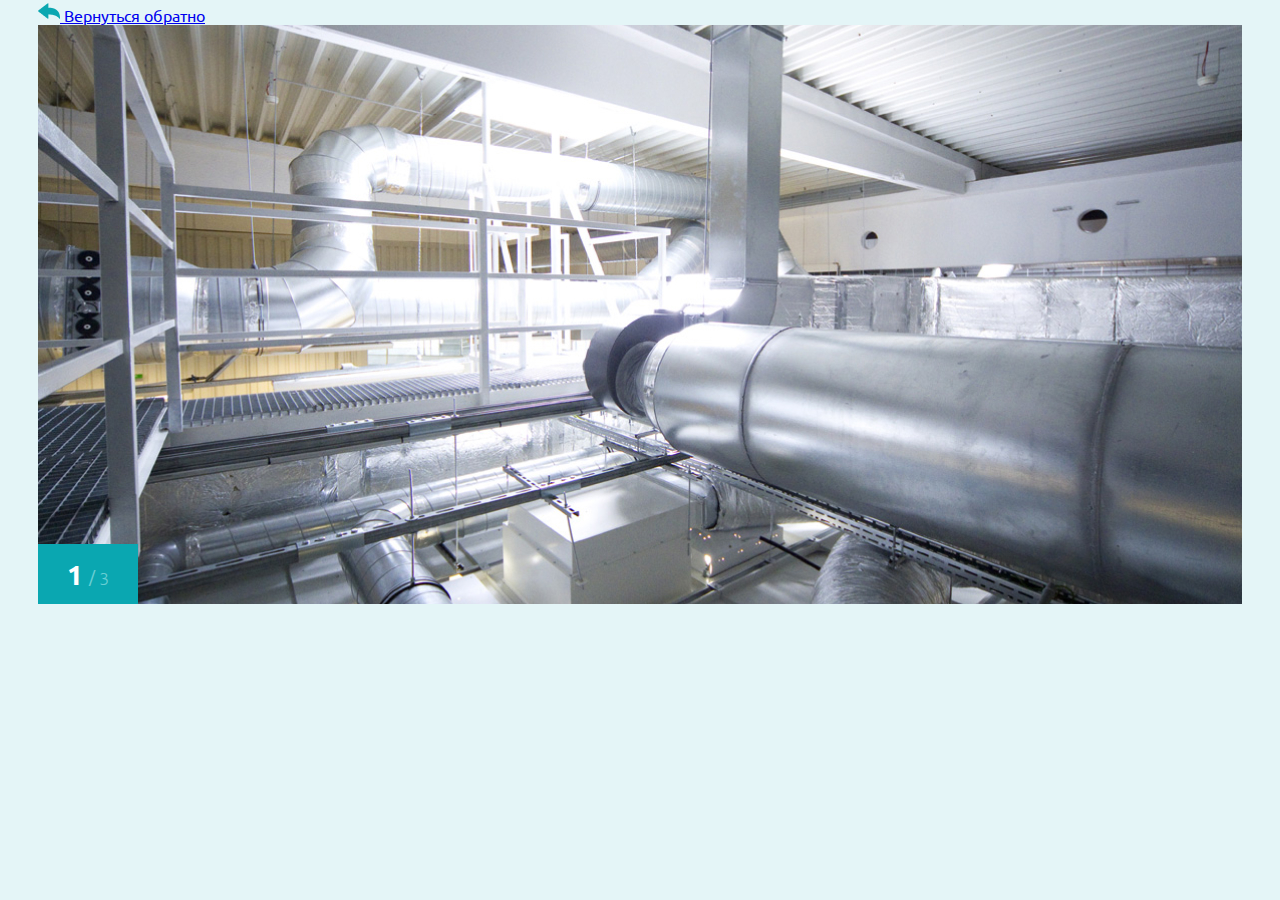
==== projects.html @ 9a98f71d "215151515" ====
<!DOCTYPE html>
<html lang="ru">

<head>
	<meta http-equiv="Content-Type" content="text/html; charset=utf-8">

	<!-- Адаптирование страницы для мобильных устройств -->
	<meta name="viewport" content="width=device-width, initial-scale=1, maximum-scale=1">

	<!-- Запрет распознования номера телефона -->
	<meta name="format-detection" content="telephone=no">
	<meta name="SKYPE_TOOLBAR" content="SKYPE_TOOLBAR_PARSER_COMPATIBLE">

	<!-- Заголовок страницы -->
	<title>GoldVentPro</title>

	<!-- Подключение шрифтов -->
	<link rel="preconnect" href="https://fonts.googleapis.com">
	<link rel="preconnect" href="https://fonts.gstatic.com" crossorigin>
	<link
		href="https://fonts.googleapis.com/css2?family=Montserrat:wght@900&family=Raleway:wght@500;900&family=Ubuntu:wght@300;400;700&display=swap"
		rel="stylesheet">

	<!-- Данное значение часто используют(использовали) поисковые системы -->
	<meta name="description" content="">
	<meta name="keywords" content="">

	<!-- Изменение цвета панели моб. браузера -->
	<meta name="msapplication-TileColor" content="#DE041D">
	<meta name="theme-color" content="#DE041D">


	<!-- Подключение файлов стилей -->
	<link rel="stylesheet" href="css/fancybox.css">
	<link rel="stylesheet" href="css/nice-select.css">
	<link rel="stylesheet" href="css/swiper-bundle.min.css">
	<link rel="stylesheet" href="css/swiper.css">
	<link rel="stylesheet" href="css/styles.css">

	<link rel="stylesheet" href="css/response_1300.css" media="print, (max-width: 1300px)">
	<link rel="stylesheet" href="css/response_1187.css" media="print, (max-width: 1187px)">
	<link rel="stylesheet" href="css/response_1023.css" media="print, (max-width: 1023px)">
	<link rel="stylesheet" href="css/response_767.css" media="print, (max-width: 767px)">
	<link rel="stylesheet" href="css/response_479.css" media="(max-width: 479px)">
</head>

<body>
	<div class="wrap">
		<div class="main">
			<div class="projects">
				<div class="cont">
					<a href="index.html" class="projects_prev">
						<img src="images/back.png" alt="">
						<span>Вернуться обратно</span>
					</a>
					<div class="swiper">
						<div class="swiper-wrapper">
							<div class="swiper-slide">
								<img src="images/projects.jpg" alt="">
							</div>
							<div class="swiper-slide">
								<img src="images/projects.jpg" alt="">
							</div>
							<div class="swiper-slide">
								<img src="images/projects.jpg" alt="">
							</div>
						</div>
						<div class="swiper-pagination4"></div>
						<div class="swiper-button-prev4"></div>
						<div class="swiper-button-next4"></div>
					</div>
				</div>
			</div>



		</div>



	</div>


	<div class="supports_error">
		Ваш браузер устарел рекомендуем обновить его до последней версии<br> или использовать другой более современный.
	</div>




	<!-- Подключение javascript файлов -->
	<script src="js/jquery-3.5.0.min.js"></script>
	<script src="js/fancybox.min.js"></script>
	<script src="js/lozad.min.js"></script>
	<script src="js/inputmask.min.js"></script>
	<script src="js/nice-select.js"></script>
	<script src="js/swiper-bundle.min.js"></script>
	<script src="js/functions.js"></script>
	<script src="js/scripts.js"></script>


</body>

</html>
---- css/nice-select.css ----
.nice-select {
  -webkit-tap-highlight-color: transparent;
  background-color: #fff;
  border-radius: 5px;
  border: solid 1px #e8e8e8;
  box-sizing: border-box;
  clear: both;
  cursor: pointer;
  display: block;
  float: left;
  font-family: inherit;
  font-size: 14px;
  font-weight: normal;
  height: 42px;
  line-height: 40px;
  outline: none;
  padding-left: 18px;
  padding-right: 30px;
  position: relative;
  text-align: left !important;
  -webkit-transition: all 0.2s ease-in-out;
  transition: all 0.2s ease-in-out;
  -webkit-user-select: none;
     -moz-user-select: none;
      -ms-user-select: none;
          user-select: none;
  white-space: nowrap;
  width: auto; }
  .nice-select:hover {
    border-color: #dbdbdb; }
  .nice-select:active, .nice-select.open, .nice-select:focus {
    border-color: #999; }
  .nice-select:after {
    border-bottom: 2px solid #999;
    border-right: 2px solid #999;
    content: '';
    display: block;
    height: 5px;
    margin-top: -4px;
    pointer-events: none;
    position: absolute;
    right: 12px;
    top: 50%;
    -webkit-transform-origin: 66% 66%;
        -ms-transform-origin: 66% 66%;
            transform-origin: 66% 66%;
    -webkit-transform: rotate(45deg);
        -ms-transform: rotate(45deg);
            transform: rotate(45deg);
    -webkit-transition: all 0.15s ease-in-out;
    transition: all 0.15s ease-in-out;
    width: 5px; }
  .nice-select.open:after {
    -webkit-transform: rotate(-135deg);
        -ms-transform: rotate(-135deg);
            transform: rotate(-135deg); }
  .nice-select.open .list {
    opacity: 1;
    pointer-events: auto;
    -webkit-transform: scale(1) translateY(0);
        -ms-transform: scale(1) translateY(0);
            transform: scale(1) translateY(0); }
  .nice-select.disabled {
    border-color: #ededed;
    color: #999;
    pointer-events: none; }
    .nice-select.disabled:after {
      border-color: #cccccc; }
  .nice-select.wide {
    width: 100%; }
    .nice-select.wide .list {
      left: 0 !important;
      right: 0 !important; }
  .nice-select.right {
    float: right; }
    .nice-select.right .list {
      left: auto;
      right: 0; }
  .nice-select.small {
    font-size: 12px;
    height: 36px;
    line-height: 34px; }
    .nice-select.small:after {
      height: 4px;
      width: 4px; }
    .nice-select.small .option {
      line-height: 34px;
      min-height: 34px; }
  .nice-select .list {
    background-color: #fff;
    border-radius: 5px;
    box-shadow: 0 0 0 1px rgba(68, 68, 68, 0.11);
    box-sizing: border-box;
    margin-top: 4px;
    opacity: 0;
    overflow: hidden;
    padding: 0;
    pointer-events: none;
    position: absolute;
    top: 100%;
    left: 0;
    -webkit-transform-origin: 50% 0;
        -ms-transform-origin: 50% 0;
            transform-origin: 50% 0;
    -webkit-transform: scale(0.75) translateY(-21px);
        -ms-transform: scale(0.75) translateY(-21px);
            transform: scale(0.75) translateY(-21px);
    -webkit-transition: all 0.2s cubic-bezier(0.5, 0, 0, 1.25), opacity 0.15s ease-out;
    transition: all 0.2s cubic-bezier(0.5, 0, 0, 1.25), opacity 0.15s ease-out;
    z-index: 9; }
    .nice-select .list:hover .option:not(:hover) {
      background-color: transparent !important; }
  .nice-select .option {
    cursor: pointer;
    font-weight: 400;
    line-height: 40px;
    list-style: none;
    min-height: 40px;
    outline: none;
    padding-left: 18px;
    padding-right: 29px;
    text-align: left;
    -webkit-transition: all 0.2s;
    transition: all 0.2s; }
    .nice-select .option:hover, .nice-select .option.focus, .nice-select .option.selected.focus {
      background-color: #f6f6f6; }
    .nice-select .option.selected {
      font-weight: bold; }
    .nice-select .option.disabled {
      background-color: transparent;
      color: #999;
      cursor: default; }

.no-csspointerevents .nice-select .list {
  display: none; }

.no-csspointerevents .nice-select.open .list {
  display: block; }
---- css/styles.css ----
/* For old browsers */
@supports (not(--css: variables)) {
    .supports_error {
        display: flex !important;
    }
}

/* For IE */
@media screen and (-ms-high-contrast: active),
(-ms-high-contrast: none) {
    .supports_error {
        display: flex !important;
    }
}





/*------------------
    Reset styles
------------------*/
* {
    box-sizing: border-box;
    margin: 0;
    padding: 0;
    scroll-behavior: smooth;
}

*:before,
*:after {
    box-sizing: border-box;
}

html {
    -webkit-font-smoothing: antialiased;
    -moz-osx-font-smoothing: grayscale;
    -ms-text-size-adjust: 100%;
    -webkit-text-size-adjust: 100%;
}

body {
    margin: 0;

    -webkit-tap-highlight-color: transparent;
    -webkit-overflow-scrolling: touch;
    text-rendering: optimizeLegibility;
    text-decoration-skip: objects;

}

img {
    border-style: none;
}

textarea {
    overflow: auto;
}

input,
textarea,
input:active,
textarea:active,
button {
    margin: 0;

    -webkit-border-radius: 0;
    border-radius: 0;
    outline: none transparent !important;
    box-shadow: none;

    -webkit-appearance: none;
    appearance: none;
    -moz-outline: none !important;
}

input::-webkit-outer-spin-button,
input::-webkit-inner-spin-button {
    margin: 0;

    -webkit-appearance: none;
}

input[type=number] {
    -moz-appearance: textfield;
}

:focus {
    outline: 0;
}

:hover,
:active {
    -webkit-tap-highlight-color: rgba(0, 0, 0, 0);
    -webkit-touch-callout: none;
}


::-ms-clear {
    display: none;
}



/*-------------------
    Global styles
-------------------*/
:root {
    --text_color: #212121;
    --font_size: 16px;
    --font_size_title: 40px;
    --font_family: 'Ubuntu';
    --bg: #0AA7B1;
}


::selection {
    color: #fff;

    background: #18A0FB;
}

::-moz-selection {
    color: #fff;

    background: #18A0FB;
}


.clear {
    clear: both;
}

.left {
    float: left;
}

.right {
    float: right;
}



html {
    height: 100%;
    min-height: -moz-available;
    min-height: -webkit-fill-available;
    min-height: fill-available;
}


body {
    color: var(--text_color);
    font-family: var(--font_family);
    font-size: var(--font_size);
    height: 100%;
    min-height: -moz-available;
    min-height: -webkit-fill-available;
    min-height: fill-available;
    background: #E4F5F7;
}


button {
    color: inherit;
    font-family: inherit;
    font-size: inherit;
    font-weight: inherit;
    line-height: inherit;

    display: inline-block;

    cursor: pointer;
    vertical-align: top;

    border: none;
    background: none;
}


.wrap {
    position: relative;

    display: flex;
    overflow: hidden;
    flex-direction: column;

    min-width: 360px;
    min-height: 100%;

}


.main {
    flex: 1 0 auto;
}


.cont {
    width: 100%;
    max-width: 1244px;
    margin: 0 auto;
    padding: 0 20px;
}


.lozad {
    transition: opacity .5s linear;

    opacity: 0;
}

.lozad.loaded {
    opacity: 1;
}


.row {
    display: flex;

    justify-content: flex-start;
    align-items: flex-start;
    align-content: flex-start;
    flex-wrap: wrap;
}



.overlay {
    position: fixed;
    z-index: 102;
    top: 170px;
    left: 0;

    display: none;

    width: 100%;
    height: 100%;

    opacity: .65;
    background: #000;
}



.supports_error {
    font-size: 20px;
    line-height: 30px;

    position: fixed;
    z-index: 1000;
    top: 0;
    left: 0;

    display: none;

    width: 100%;
    height: 100%;
    padding: 20px;

    text-align: center;

    background: #fff;

    justify-content: center;
    align-items: center;
    align-content: center;
    flex-wrap: wrap;
}

.supports_error.show {
    display: flex;
}





/*------------
    Header
------------*/

header .mob_menu_btn {
    display: none;
    width: 98px;
    height: 90px;
    margin-right: 0px;
    margin-left: 30px;
    justify-content: center;
    align-items: center;
    align-content: center;
    flex-wrap: wrap;
    z-index: 8;
}

header .close_btn {
    color: #000;
    order: 1;
    display: none;
    justify-content: center;
    align-items: center;
    align-content: center;
    flex-wrap: wrap;
    margin-right: 0px;
    margin-left: 30px;
    width: 98px;
    height: 90px;
}

header .menu {
    display: flex;
    align-items: center;
}

header .menu .item a {
    font-weight: 700;
    font-size: 14px;
    line-height: 16px;
    text-transform: uppercase;
    color: var(--text_color);
    position: relative;
    transition: color .2s linear;
    text-decoration: none;
    position: relative;
    transition: all .4s;
    display: block;
    text-decoration: none;
    cursor: pointer;
    margin-right: 34px;
}

header .menu .item:last-child a {
    margin-right: 0;
}

header .menu .item>a:hover {
    color: var(--bg);
}

header {
    padding: 60px 0 68px;
    position: fixed;
    z-index: 200;
    background: #fff;
    width: 100%;
}

header .cont {
    display: flex;
    align-items: center;
    justify-content: space-between;
}

.header_contacts-phone {
    font-family: 'Montserrat';
    font-weight: 900;
    font-size: 30px;
    line-height: 34px;
    text-align: right;
    text-transform: uppercase;
    color: var(--text_color);
    text-decoration: none;
    white-space: nowrap;
}

.header_contacts-bottom {
    display: flex;
    align-items: center;
    justify-content: space-between;
    margin-top: 18px;
}

.header_contacts-soc {
    display: flex;
    align-items: center;
}

.header_contacts-soc a {
    width: 36px;
    height: 38px;
    display: block;
    top: 0;
    transition: all .4s;
}

.header_contacts-soc a:hover {
    transform: translateY(-7px);
    position: relative;
}

.header_contacts-soc a+a {
    margin-left: 15px;
}

.btn_callback {
    width: 162px;
    height: 38px;
    background: #F3CD67;
    box-shadow: 0px 5px 15px rgba(243, 205, 103, 0.2);
    border-radius: 2px;
    font-weight: 700;
    font-size: 12px;
    line-height: 30px;
    text-transform: uppercase;
    color: var(--text_color);
    transition: all .4s;
}

.btn_callback:hover {
    background: #E2B848;
}

.btn_callback:active {
    background: var(--bg);
    box-shadow: 0px 5px 15px rgba(10, 167, 177, 0.4);
    color: #FFFFFF;
}

.title {
    font-family: 'Raleway';
    font-weight: 900;
    font-size: var(--font_size_title);
    line-height: 47px;
    text-align: center;
    letter-spacing: 0.02em;
    color: var(--text_color);
}



/* benefits */
.benefits {
    margin-top: 85px;
    padding-bottom: 70px;
}

.benefits_items {
    display: flex;
    align-items: stretch;
    flex-wrap: wrap;
    margin-left: -20px;
    margin-bottom: -20px;
}

.benefits_items>* {
    width: calc(100%/4 - 20px);
    margin-left: 20px;
    margin-bottom: 20px;
}

.benefits_item {
    background: #FFFFFF;
    box-shadow: 0px 26px 31px -10px rgba(0, 0, 0, 0.06);
    border-radius: 2px;
    display: flex;
    flex-direction: column;
    align-items: center;
    padding: 37px 25px;
    position: relative;
}

.benefits_item-icon {
    margin-bottom: 19px;
    width: 57px;
    height: 57px;
}

.benefits_item-title {
    text-align: center;
    font-weight: 700;
    font-size: 18px;
    line-height: 21px;
    text-align: center;
    letter-spacing: 0.02em;
    color: var(--text_color);
    margin-bottom: 15px;
}

.benefits_item-text {
    text-align: center;
    font-weight: 400;
    font-size: 14px;
    line-height: 20px;
    text-align: center;
    letter-spacing: 0.02em;
    color: var(--text_color);
}

.benefits_item::before {
    position: absolute;
    content: "";
    width: 56px;
    height: 2px;
    background: url(../images/benefits_item_bg.svg);
    bottom: 0;
    left: 50%;
    transform: translateX(-50%);
}

.block {
    scroll-margin-top: 205px;
}



/* first-section */
.first-section {
    margin-top: 228px;
}

.first-section_info {
    max-width: 673px;
    width: 100%;
    padding: 34px 49px 86px;
    position: absolute;
}

.first-section_title {
    font-family: 'Raleway';
    font-weight: 900;
    font-size: var(--font_size_title);
    line-height: 47px;
    color: #FFFFFF;
    text-shadow: 2px 2px 2px rgba(0, 0, 0, 0.22);
    margin-bottom: 33px;
}

.first-section_btns {
    display: flex;
    align-items: center;
}

.first-section_btns a:nth-child(1) {
    width: 202px;
    height: 38px;
    background: #FFFFFF;
    box-shadow: 0px 6px 10px rgba(0, 0, 0, 0.04);
    border-radius: 2px;
    font-weight: 700;
    font-size: 12px;
    line-height: 38px;
    text-transform: uppercase;
    color: var(--text_color);
    text-decoration: none;
    text-align: center;
    margin-right: 35px;
}

.first-section_btns a:nth-child(2) {
    width: 215px;
    height: 38px;
    background: #F3CD67;
    box-shadow: 0px 5px 15px rgba(243, 205, 103, 0.2);
    border-radius: 2px;
    font-weight: 700;
    font-size: 12px;
    line-height: 38px;
    text-transform: uppercase;
    color: #272727;
    text-decoration: none;
    text-align: center;
}

.first-section_wrap {
    position: relative;
}

.first-section_wrap:before {
    position: absolute;
    content: "";
    width: 100%;
    height: 100px;
    background: var(--text_color);
    opacity: 0.14;
    filter: blur(22px);
    border-radius: 20px;
    bottom: -25px;
    left: 50%;
    transform: translateX(-50%);
}

.first-section_info {
    position: absolute;
    z-index: 10;
}

.first-section_img {
    position: relative;
}

.first-section_img:before {
    position: absolute;
    content: "";
    top: 0;
    left: 0;
    width: 100%;
    height: 100%;
    background: linear-gradient(90deg, var(--bg) 0%, rgba(10, 167, 177, 0) 66.49%);
    border-radius: 20px;
}

.first-section .swiper-button-prev2 {
    width: 57px;
    height: 44px;
    background: #F3CD67;
    box-shadow: 0px 5px 15px rgba(243, 205, 103, 0.2);
    border-radius: 2px;
    bottom: 50%;
    transform: translateY(50%);
    left: -30px;
    transition: all .4s;
    position: absolute;
    z-index: 3;
    cursor: pointer;
}

.first-section .swiper-button-next2 {
    width: 57px;
    height: 44px;
    background: #F3CD67;
    box-shadow: 0px 5px 15px rgba(243, 205, 103, 0.2);
    border-radius: 2px;
    bottom: 50%;
    transform: translateY(50%);
    right: -25px;
    transition: all .4s;
    position: absolute;
    z-index: 3;
    cursor: pointer;
}

.first-section .swiper-button-prev2 .icon {
    position: absolute;
    top: 50%;
    left: 50%;
    transform: translate(-50%, -50%);
    width: 29px;
    height: 10px;
    fill: var(--text_color);
}

.first-section .swiper-button-next2 .icon {
    position: absolute;
    top: 50%;
    left: 50%;
    transform: translate(-50%, -50%);
    width: 29px;
    height: 10px;
    fill: var(--text_color);
}

.first-section .swiper-button-prev2:hover {
    background: #E2B848;
}

.first-section .swiper-button-next2:hover {
    background: #E2B848;
}

.first-section .swiper-button-prev2:active {
    background: var(--bg);
    box-shadow: 0px 5px 15px rgba(10, 167, 177, 0.4);
}

.first-section .swiper-button-next2:active {
    background: var(--bg);
    box-shadow: 0px 5px 15px rgba(10, 167, 177, 0.4);
}

.first-section .swiper-button-prev2:active .icon {
    fill: #fff;
}

.first-section .swiper-button-next2:active .icon {
    fill: #fff;
}

.first-section .swiper {
    overflow: visible !important;
}

.first-section .swiper-slide.swiper-slide-next {
    transform: scale(0.64);
    opacity: 0.54;
    filter: blur(3.1077px);
    border-radius: 12.8252px;
}

.first-section .swiper-slide.swiper-slide-prev {
    transform: scale(0.64);
    position: relative;
    opacity: 0.54;
    filter: blur(5.1077px);
    border-radius: 12.8252px;
}

.first-section .swiper-slide.visible {
    visibility: visible;
    pointer-events: auto;
    opacity: 1;
}

.swiper-pagination-bullet {
    display: block;
    width: 10px;
    height: 10px;
    transition: .2s linear;
    pointer-events: auto;
    opacity: 1;
    border-radius: 50%;
    background: rgba(255, 255, 255, 0.3);
    box-shadow: 0px 6px 10px rgba(0, 0, 0, 0.04);
    border: 2px solid transparent;
}

.swiper-pagination-bullet:hover {
    border: 2px solid #FFFFFF;
    background: rgba(255, 255, 255, 0.3);
    box-shadow: 0px 6px 10px rgba(0, 0, 0, 0.04);
}

.swiper-pagination-bullet-active {
    border: 2px solid #FFFFFF;
    background: rgba(255, 255, 255, 0.3);
    box-shadow: 0px 6px 10px rgba(0, 0, 0, 0.04);
}

.swiper-pagination-bullet+.swiper-pagination-bullet {
    margin-left: 8px !important;
}

.swiper-horizontal>.swiper-pagination-bullets,
.swiper-pagination-bullets.swiper-pagination-horizontal,
.swiper-pagination-custom {
    bottom: 48px;
    left: auto;
    right: calc(50% - 100px);
}



/* object */
.object {
    padding: 70px 0;
}

.object_title {
    margin-bottom: 60px;
}

.object_items {
    display: flex;
    align-items: stretch;
    flex-wrap: wrap;
    margin-left: -20px;
    margin-bottom: -40px;
}

.object_items>* {
    width: calc(100%/3 - 20px);
    margin-left: 20px;
    margin-bottom: 40px;
}

.object_item-img {
    display: block;
    position: relative;
    overflow: hidden;
    padding-bottom: 60.57%;
}

.object_item-img img {
    position: absolute;
    top: 0;
    left: 0;
    display: block;
    width: 100%;
    height: 100%;
    object-fit: cover;
}

.object_item-title {
    font-weight: 700;
    font-size: 18px;
    line-height: 21px;
    color: var(--text_color);
    margin-top: 17px;
}

.object_item-text {
    font-weight: 400;
    font-size: var(--font_size);
    line-height: 26px;
    color: var(--text_color);
    margin-top: 12px;
    display: -webkit-box;
    -webkit-line-clamp: 2;
    -webkit-box-orient: vertical;
    overflow: hidden;
}

.object_item:nth-child(4) .object_item-text,
.object_item:nth-child(5) .object_item-text,
.object_item:nth-child(6) .object_item-text {
    -webkit-line-clamp: 3;
}

.object_item-link {
    text-decoration: none;
    width: 179px;
    height: 38px;
    border: 1px solid #F3CD67;
    box-shadow: 0px 7px 15px rgba(243, 205, 103, 0.4);
    border-radius: 2px;
    display: flex;
    align-items: center;
    justify-content: space-between;
    font-weight: 700;
    font-size: 12px;
    line-height: 38px;
    color: var(--text_color);
    padding: 0 22px 0 20px;
    white-space: nowrap;
    margin-top: 15px;
    transition: all .4s;
}

.object_item-link .icon {
    width: 12px;
    height: 6px;
    fill: var(--text_color);
}

.object_item-link:hover {
    background: #F3CD67;
    box-shadow: 0px 7px 15px rgba(243, 205, 103, 0.4);
}

.object_item-link:active {
    background: var(--bg);
    box-shadow: 0px 5px 15px rgba(10, 167, 177, 0.4);
    color: #fff;
}

.object_item-link:active .icon {
    fill: #fff;
}

.object_link {
    text-decoration: none;
    background: var(--bg);
    box-shadow: 0px 8px 14px rgba(10, 167, 177, 0.3);
    border-radius: 2px;
    font-weight: 700;
    font-size: 12px;
    line-height: 30px;
    text-align: center;
    text-transform: uppercase;
    color: #FFFFFF;
    width: 248px;
    height: 54px;
    display: flex;
    align-items: center;
    justify-content: space-between;
    padding-left: 28px;
    padding-right: 29px;
    margin: 65px auto 0;
}

.object_link .icon {
    width: 15px;
    height: 9px;
    fill: #fff;
}

.object_link.active {
    display: none;
}

.object_items.hide-content {
    margin-top: 40px;
}



/* about */
.about {
    padding: 70px 0;
}

.about_wrap {
    display: flex;
    justify-content: space-between;
}

.about_info {
    margin-right: 96px;
}

.about_title {
    margin-bottom: 75px;
    text-align: start;
}

.about_text {
    font-weight: 400;
    font-size: var(--font_size);
    line-height: 26px;
    color: var(--text_color);
}

.about_text p {
    margin-bottom: 25px;
}

.about_text p:last-child {
    margin-bottom: 0px;
}

.about_link {
    width: 350px;
    height: 75px;
    background: var(--bg);
    box-shadow: 0px 8px 14px rgba(10, 167, 177, 0.3);
    border-radius: 2px;
    padding: 0 28px;
    display: flex;
    align-items: center;
    justify-content: space-between;
    text-decoration: none;
    font-weight: 400;
    font-size: 22px;
    line-height: 25px;
    color: #FFFFFF;
    margin-top: 75px;
}

.about_link span {
    display: block;
    margin-left: 40px;
}

.about_link .icon {
    width: 31px;
    height: 31px;
    fill: #FFFFFF;
}

.about_img {
    margin-right: -345px;
    position: relative;
    width: 859px;
    height: 665px;
}




/* callback */
.callback {
    background: url(../images/callback_bg.png);
    background-repeat: no-repeat;
    background-position: center 92%;
    padding: 130px 0 0px;
    margin-bottom: 70px;
}

.callback .cont {
    display: flex;
    align-items: end;
    justify-content: space-between;
    max-width: 1074px;
}

.callback_title {
    margin-bottom: 10px;
}

.callback_text {
    text-align: center;
    font-weight: 300;
    font-size: 22px;
    line-height: 25px;
    text-align: center;
    color: var(--text_color);
    text-shadow: 0px 6px 10px rgba(0, 0, 0, 0.04);
    margin-bottom: 30px;
}

.callback_form {
    padding: 22px 20px;
    background: rgba(255, 255, 255, 0.01);
    mix-blend-mode: normal;
    border: 1px solid var(--bg);
    box-shadow: 0px 14px 40px -6px rgba(0, 0, 0, 0.07);
    backdrop-filter: blur(2.5px);
    max-width: 530px;
    width: 100%;
}

.callback_form form {
    background: rgba(255, 255, 255, 0.96);
    padding: 36px 38px;
}

.callback_form .line {
    margin-bottom: 18px;
}

.callback_form .line label {
    display: block;
    font-weight: 400;
    font-size: 12px;
    line-height: 11px;
    color: var(--text_color);
    margin-bottom: 8px;
}

.nice-select {
    width: 100%;
    background: #FAFAFA;
    border: solid 1px #E3E3E3;
    border-radius: 2px;
    height: 45px;
    font-family: var(--font_family);
    font-weight: 400;
    font-size: var(--font_size);
    line-height: 45px;
    color: #757575;
    padding: 0 14px;
    margin-bottom: 18px;
}

.nice-select:after {
    border-bottom: 2px solid var(--text_color);
    border-right: 2px solid var(--text_color);
    height: 10px;
    margin-top: -7px;
    right: 22px;
    top: 50%;
    width: 10px;
}

.nice-select.open .list {
    width: 100%;
    border: 1px solid #e3e3e3;
    border-top: 1px solid #FAFAFA;
    border-radius: 2px;
    margin-top: -1px;
    border-top-left-radius: 0;
    border-top-right-radius: 0;
    background: #FAFAFA;
}

.nice-select .list {
    border-radius: 2px;
    margin-top: -1px;
    border-top-left-radius: 0;
    border-top-right-radius: 0;
    border-top: none;
    padding-top: 18px;
    padding-bottom: 5px;
    box-shadow: none;
}

.nice-select .option {
    color: #C5C5C5;
    line-height: 24px;
    list-style: none;
    min-height: 32px;
    padding-left: 14px;
    padding-right: 20px;
}

.nice-select .option:hover,
.nice-select .option.focus,
.nice-select .option.selected.focus {
    color: var(--text_color);
    background: none;
}

.nice-select:active,
.nice-select.open,
.nice-select:focus {
    border: 1px solid #e3e3e3;
}

.nice-select.open {
    border-bottom: none;
    border-bottom-left-radius: 0;
    border-bottom-right-radius: 0;
}

.callback form input {
    background: #FAFAFA;
    border: 1px solid #E3E3E3;
    border-radius: 2px;
    padding: 0 44px 0 14px;
    width: 100%;
    height: 45px;
    font-family: var(--font_family);
    font-weight: 400;
    font-size: var(--font_size);
    line-height: 26px;
    color: var(--text_color);
}

.callback form input:focus {
    border: 1px solid var(--text_color);
}

.callback form label {
    font-weight: 400;
    font-size: 12px;
    line-height: 11px;
    color: var(--text_color);
    margin-bottom: 8px;
    display: block;
}

.callback input::-webkit-input-placeholder {
    color: #757575;
}

.callback input::-moz-placeholder {
    color: #757575;
}

.callback input:-moz-placeholder {
    color: #757575;
}

.callback input:-ms-input-placeholder {
    color: #757575;
}

.callback_politic {
    margin-top: 27px;
    font-weight: 400;
    font-size: 12px;
    line-height: 14px;
    text-align: center;
    color: #AAAAAA;
}

.callback_politic a {
    color: var(--bg);
    text-decoration: none;
}

.callback form button {
    margin-top: 12px;
    width: 414px;
    height: 45px;
    background: #F3CD67;
    box-shadow: 0px 7px 15px rgba(243, 205, 103, 0.4);
    border-radius: 2px;
    font-family: var(--font_family);
    font-weight: 700;
    font-size: 12px;
    line-height: 45px;
    text-align: center;
    text-transform: uppercase;
    transition: all .4s;
}

.callback form button:hover {
    background: #E2B848;
}

.callback form button:active {
    background: var(--bg);
    box-shadow: 0px 5px 15px rgba(10, 167, 177, 0.4);
    color: #FFFFFF;
}

.callback form textarea {
    background: #FAFAFA;
    border: 1px solid #E3E3E3;
    border-radius: 2px;
    padding: 9px 14px;
    width: 100%;
    height: 45px;
    font-family: var(--font_family);
    font-weight: 400;
    font-size: var(--font_size);
    line-height: 26px;
    color: var(--text_color);
    resize: none;
}

.callback form textarea:focus {
    border: 1px solid var(--text_color);
}

.callback_img {
    margin-bottom: 53px;
    width: 423px;
    height: 722px;
}

form input.success {
    background: #E8FEFF;
    border: 1px solid #0AA7B1;
    position: relative;
    background-image: url(../images/successfully.svg);
    background-repeat: no-repeat;
    background-position: calc(100% - 10px) center;
}

form input.error {
    background: #FFEBEB;
    border: 1px solid #FF4242;
    position: relative;
    background-image: url(../images/error.svg);
    background-repeat: no-repeat;
    background-position: calc(100% - 10px) center;
}

.modal form input.success {
    background: #E8FEFF;
    border: 1px solid #0AA7B1;
    position: relative;
    background-image: url(../images/successfully.svg);
    background-repeat: no-repeat;
    background-position: calc(100% - 10px) center;
}

.modal form input.error {
    background: #FFEBEB;
    border: 1px solid #FF4242;
    position: relative;
    background-image: url(../images/error.svg);
    background-repeat: no-repeat;
    background-position: calc(100% - 10px) center;
}




/* license */
.license {
    padding: 70px 0 70px;
}

.license_title {
    text-align: start;
    margin-bottom: 34px;
}

.license .swiper-container {
    position: relative;
}

.license_item {
    position: relative;
    display: block;
    box-shadow: 0px 12px 30px -6px rgba(0, 0, 0, 0.1);
}

.license_item img {
    width: 100%;
    height: auto;
}

.license_item:before {
    background: #F3CD67;
    opacity: 0;
    box-shadow: 0px 12px 30px -6px rgba(0, 0, 0, 0.1);
    transition: 0.3s;
    top: 0;
    left: 0;
    right: 0;
    bottom: 0;
    position: absolute;
    content: "";
    z-index: 1;
    width: 100%;
    height: auto;
}

.license_item::after {
    content: '';
    position: absolute;
    top: 50%;
    left: 50%;
    transform: translate(-50%, -50%);
    z-index: 2;
    width: 40px;
    height: 40px;
    background: url(../images/view.svg);
    opacity: 0;
}

.license_item:hover:before {
    opacity: 0.8;
}

.license_item:hover:after {
    opacity: 1;
}

.license_text {
    position: relative;
    font-weight: 400;
    font-size: var(--font_size);
    line-height: 26px;
    color: #757575;
    width: calc(100% - 510px);
    margin-bottom: 60px;
}

.license_text img {
    position: absolute;
    right: calc(-100% + 185px);
    top: -60px;
    z-index: -1;
    width: 434px;
    height: 210px;
}

.license .swiper-button-prev {
    width: 73px;
    height: 48px;
    background: #F3CD67;
    box-shadow: 0px 5px 15px rgba(243, 205, 103, 0.2);
    border-radius: 2px;
    transform: translateY(-50%);
    left: -30px;
    transition: all .4s;
}

.license .swiper-button-next {
    width: 73px;
    height: 48px;
    background: #F3CD67;
    box-shadow: 0px 5px 15px rgba(243, 205, 103, 0.2);
    border-radius: 2px;
    transform: translateY(-50%);
    left: auto;
    right: -30px;
    transition: all .4s;
}

.license .swiper-button-prev .icon {
    position: absolute;
    top: 50%;
    left: 50%;
    transform: translate(-50%, -50%);
    width: 29px;
    height: 10px;
    fill: var(--text_color);
}

.license .swiper-button-next .icon {
    position: absolute;
    top: 50%;
    left: 50%;
    transform: translate(-50%, -50%);
    width: 29px;
    height: 10px;
    fill: var(--text_color);
}

.license .swiper-button-prev:hover {
    background: #E2B848;
}

.license .swiper-button-next:hover {
    background: #E2B848;
}

.license .swiper-button-prev:active {
    background: var(--bg);
    box-shadow: 0px 5px 15px rgba(10, 167, 177, 0.4);
}

.license .swiper-button-next:active {
    background: var(--bg);
    box-shadow: 0px 5px 15px rgba(10, 167, 177, 0.4);
}

.license .swiper-button-prev:active .icon {
    fill: #fff;
}

.license .swiper-button-next:active .icon {
    fill: #fff;
}

.license .swiper {
    overflow: visible !important;
}

.license .swiper-slide {
    position: relative;
    visibility: hidden;
    width: auto;
    transition: opacity .2s linear, visibility .2s linear;
    pointer-events: none;
    opacity: 0;
}

.license .swiper-slide.visible {
    visibility: visible;
    pointer-events: auto;
    opacity: 1;
}

.lazyload,
.swiper-lazy {
    transition: opacity .5s linear;
    opacity: 0;
}

.lazyload.loaded,
.swiper-lazy-loaded {
    opacity: 1;
}



/* reviews */
.reviews {
    padding: 25px 0 130px;
}

.reviews .cont {
    background: url(../images/reviews_bg.png);
    background-repeat: no-repeat;
}

.reviews_title {
    margin-bottom: 23px;
}

.reviews_text {
    font-weight: 400;
    font-size: 20px;
    line-height: 23px;
    text-align: center;
    color: #7B7B7B;
    margin-bottom: 67px;
}

.reviews_text span {
    font-weight: 700;
    color: var(--text_color);
}

.reviews_item {
    display: flex;
    flex-direction: column;
    align-items: center;
}

.reviews_item-top {
    display: flex;
    align-items: center;
    margin-bottom: 38px;
}

.reviews_item-photo {
    width: 112px;
    height: 112px;
    border-radius: 50%;
}

.reviews_item-photo img {
    width: 100%;
    height: 100%;
    border-radius: 50%;
    object-fit: cover;
}

.reviews_item-info {
    margin-left: 31px;
}

.reviews_item-name {
    font-weight: 400;
    font-size: 18px;
    line-height: 28px;
    color: var(--text_color);
}

.reviews_item-date {
    font-weight: 400;
    font-size: 12px;
    line-height: 28px;
    color: #7B7B7B;
}

.reviews_item-lyke {
    margin-left: -10px;
}

.reviews_item-text {
    font-weight: 400;
    font-size: var(--font_size);
    line-height: 26px;
    text-align: center;
    color: var(--text_color);
    max-width: 875px;
}

.reviews .swiper-button-prev3 {
    width: 96px;
    height: 64px;
    background: #F3CD67;
    box-shadow: 0px 5px 15px rgba(243, 205, 103, 0.2);
    border-radius: 2px;
    bottom: 23%;
    left: calc(50% - 600px);
    transition: all .4s;
    position: absolute;
    z-index: 3;
    cursor: pointer;
    display: flex;
    flex-direction: column;
    align-items: end;
    font-weight: 400;
    font-size: 10px;
    line-height: 11px;
    text-align: right;
    color: var(--text_color);
    padding: 12px 16px 16px;
}

.reviews .swiper-button-next3 {
    width: 96px;
    height: 64px;
    background: #F3CD67;
    box-shadow: 0px 5px 15px rgba(243, 205, 103, 0.2);
    border-radius: 2px;
    bottom: 23%;
    left: calc(50% + 515px);
    transition: all .4s;
    position: absolute;
    z-index: 3;
    cursor: pointer;
    display: flex;
    flex-direction: column;
    align-items: start;
    font-weight: 400;
    font-size: 10px;
    line-height: 11px;
    text-align: left;
    color: var(--text_color);
    padding: 12px 16px 16px;
}

.reviews .swiper-button-prev3 .icon {
    margin-bottom: 3px;
    width: 29px;
    height: 10px;
    fill: var(--text_color);
}

.reviews .swiper-button-next3 .icon {
    width: 29px;
    height: 10px;
    fill: var(--text_color);
}

.reviews .swiper-button-prev3:hover {
    background: #E2B848;
}

.reviews .swiper-button-next2:hover {
    background: #E2B848;
}

.reviews .swiper-button-prev3:active {
    color: #fff;
    background: var(--bg);
    box-shadow: 0px 5px 15px rgba(10, 167, 177, 0.4);
}

.reviews .swiper-button-next3:active {
    color: #fff;
    background: var(--bg);
    box-shadow: 0px 5px 15px rgba(10, 167, 177, 0.4);
}

.reviews .swiper-button-prev3:active .icon {
    fill: #fff;
}

.reviews .swiper-button-next3:active .icon {
    fill: #fff;
}

.reviews .swiper {
    overflow: visible !important;
}

.reviews .swiper-slide.visible {
    visibility: visible;
    pointer-events: auto;
    opacity: 1;
}

.reviews .swiper-slide.swiper-slide-next {
    transform: scale(0.6);
    opacity: 0.64;
    filter: blur(1.1077px);
}

.reviews .swiper-slide.swiper-slide-prev {
    transform: scale(0.6);
    position: relative;
    opacity: 0.64;
    filter: blur(1.1077px);
}


/* accordion */
.accordion {
    padding: 140px 0;
    background-position: center;
    background-size: cover;
    background-repeat: no-repeat;
    background: url(../images/faq_bg.svg);
}

.accordion_item-icon {
    fill: #D9D9D9;
    width: 15px;
    height: 9px;
}

.accordion_title {
    margin-bottom: 60px;
}

.accordion_item {
    margin-bottom: 18px;
    background: #FFFFFF;
    box-shadow: 0px 12px 18px -4px rgba(0, 0, 0, 0.05);
    border-radius: 4px;
    border: 1px solid #D9D9D9;
}

.accordion_item:last-child {
    margin-bottom: 0px;
}

.accordion_item-head {
    padding: 19px 27px;
    display: flex;
    align-items: center;
    justify-content: space-between;
    cursor: pointer;
}

.accordion_item-title {
    font-family: 'Raleway';
    font-weight: 500;
    font-size: 20px;
    line-height: 23px;
    color: #7B7B7B;
}

.accordion_item-data {
    display: none;
    font-family: var(--font_family);
    font-weight: 400;
    font-size: var(--font_size);
    line-height: 24px;
    color: var(--bg);
    padding: 14px 27px 20px;
}

.accordion_item.active .accordion_item-icon {
    fill: var(--bg);
    transform: rotate(180deg);
}

.accordion_item.active .accordion_item-title {
    font-family: 'Raleway';
    font-weight: 500;
    font-size: 20px;
    line-height: 23px;
    color: var(--bg);
}

.accordion_item.active {
    background: #E8FEFF;
    border: 2px solid var(--bg);
    box-shadow: 0px 12px 18px -4px rgba(0, 0, 0, 0.05);
    border-radius: 4px;
}

.accordion_item.active .accordion_item-head {
    background: #E8FEFF;
    border: none;
    box-shadow: none;
}

.accordion_text {
    font-weight: 700;
    font-size: var(--font_size);
    line-height: 26px;
    text-align: center;
    color: var(--text_color);
    margin-top: 60px;
}

.accordion_link {
    width: 457px;
    height: 75px;
    background: var(--bg);
    box-shadow: 0px 8px 14px rgba(10, 167, 177, 0.3);
    border-radius: 2px;
    padding: 0 28px;
    display: flex;
    align-items: center;
    justify-content: space-between;
    text-decoration: none;
    font-weight: 400;
    font-size: 22px;
    line-height: 25px;
    color: #FFFFFF;
    margin: 18px auto 0;
}

.accordion_link span {
    display: block;
    margin-left: 40px;
}

.accordion_link .icon {
    width: 31px;
    height: 31px;
    fill: #FFFFFF;
}




/* footer */
footer {
    padding: 29px 0 33px;
    background: var(--text_color);
}

footer .cont {
    display: flex;
    align-items: center;
    justify-content: space-between;
}

footer .menu {
    display: flex;
    align-items: center;
    flex-wrap: wrap;
    width: 337px;
}

footer .menu .item a {
    font-weight: 700;
    font-size: 14px;
    line-height: 16px;
    text-transform: uppercase;
    color: #fff;
    position: relative;
    transition: color .2s linear;
    text-decoration: none;
    position: relative;
    transition: all .4s;
    display: block;
    text-decoration: none;
    cursor: pointer;
    margin-right: 34px;
    margin-bottom: 17px;
}

footer .menu .item>a:hover {
    color: var(--bg);
}

.footer_contacts {
    display: flex;
    align-items: center;
}

.footer_contacts-soc {
    display: flex;
    align-items: center;
}

.footer_contacts-phone {
    font-family: 'Montserrat';
    font-weight: 700;
    font-size: 22px;
    line-height: 30px;
    text-transform: uppercase;
    color: #FFFFFF;
    text-decoration: none;
    display: block;
    margin-left: 36px;
    margin-right: 22px;
    transition: all .4s;
    white-space: nowrap;
}

.footer_contacts-phone:hover {
    color: var(--bg);
}

.footer_contacts-soc a:nth-child(1) {
    width: 16px;
    height: 14px;
    display: block;
    margin-right: 24px;
    margin-top: -8px;
}

.footer_contacts-soc a:nth-child(2) {
    width: 17px;
    height: 17px;
    display: block;
    margin-top: -8px;
}

.footer_contacts-soc a {
    top: 0;
    transition: all .4s;
}

.footer_contacts-soc a:hover {
    transform: translateY(-5px);
    position: relative;
}

.footer_logo {
    margin-right: 20px;
}



/* modal */
.modal {
    max-width: 490px;
    width: 100%;
    background: #fff;
    padding: 94px 38px 49px;
    display: none;
}

.fancybox__content>.carousel__button.is-close {
    position: absolute;
    top: 40px;
    right: 50%;
    transform: translateX(50%);
}

.modal_title {
    margin-bottom: 10px;
}

.modal_text {
    font-weight: 400;
    font-size: 22px;
    line-height: 25px;
    text-align: center;
    color: var(--text_color);
    text-shadow: 0px 6px 10px rgba(0, 0, 0, 0.04);
    margin-bottom: 48px;
}

.modal form .line {
    margin-bottom: 26px;
}

.modal form input {
    background: #FAFAFA;
    border: 1px solid #E3E3E3;
    border-radius: 2px;
    padding: 0 44px 0 14px;
    width: 100%;
    height: 45px;
    font-family: var(--font_family);
    font-weight: 400;
    font-size: var(--font_size);
    line-height: 26px;
    color: var(--text_color);
}

.modal form input:focus {
    border: 1px solid var(--text_color);
}

.modal form label {
    font-weight: 400;
    font-size: 12px;
    line-height: 11px;
    color: var(--text_color);
    margin-bottom: 8px;
    display: block;
}

input::-webkit-input-placeholder {
    color: #757575;
}

input::-moz-placeholder {
    color: #757575;
}

input:-moz-placeholder {
    color: #757575;
}

input:-ms-input-placeholder {
    color: #757575;
}

.modal_politic {
    margin-top: 48px;
    font-weight: 400;
    font-size: 12px;
    line-height: 14px;
    text-align: center;
    color: #AAAAAA;
}

.modal_politic a {
    color: var(--bg);
    text-decoration: none;
}

.modal form button {
    margin-top: 12px;
    width: 414px;
    height: 45px;
    background: #F3CD67;
    box-shadow: 0px 7px 15px rgba(243, 205, 103, 0.4);
    border-radius: 2px;
    font-family: var(--font_family);
    font-weight: 700;
    font-size: 14px;
    line-height: 30px;
    text-align: center;
    text-transform: uppercase;
    color: var(--text_color);
    transition: all .4s;
}

.modal form button:hover {
    background: #E2B848;
}

.modal form button:active {
    background: var(--bg);
    box-shadow: 0px 5px 15px rgba(10, 167, 177, 0.4);
    color: #FFFFFF;
}



/* modal2 */
.modal2 {
    max-width: 490px;
    width: 100%;
    background: #fff;
    padding: 125px 50px 128px;
    display: none;
}

.modal2 .modal_title {
    font-family: 'Raleway';
    font-weight: 900;
    font-size: 70px;
    line-height: 82px;
    text-align: center;
    letter-spacing: 0.02em;
    color: var(--text_color);
    margin-top: 42px;
}

.modal2 .modal_text {
    margin-top: 6px;
    font-family: 'Raleway';
    font-weight: 900;
    font-size: 22px;
    line-height: 26px;
    text-align: center;
    letter-spacing: 0.02em;
    color: var(--bg);
    margin-bottom: 0;
}

.modal2 .modal_desc {
    margin-top: 48px;
    font-weight: 400;
    font-size: 22px;
    line-height: 25px;
    text-align: center;
    color: var(--text_color);
    text-shadow: 0px 6px 10px rgba(0, 0, 0, 0.04);
}

.modal2 .modal_img {
    margin: 0 auto;
}

.modal2 form button {
    margin-top: 12px;
    width: 414px;
    height: 45px;
    background: #F3CD67;
    box-shadow: 0px 7px 15px rgba(243, 205, 103, 0.4);
    border-radius: 2px;
    font-family: var(--font_family);
    font-weight: 700;
    font-size: 14px;
    line-height: 30px;
    text-align: center;
    text-transform: uppercase;
    color: var(--text_color);
    transition: all .4s;
}

.modal2 form button:hover {
    background: #E2B848;
}

.modal2 form button:active {
    background: var(--bg);
    box-shadow: 0px 5px 15px rgba(10, 167, 177, 0.4);
    color: #FFFFFF;
}

.modal form textarea {
    background: #FAFAFA;
    border: 1px solid #E3E3E3;
    border-radius: 2px;
    padding: 9px 14px;
    width: 100%;
    height: 45px;
    font-family: var(--font_family);
    font-weight: 400;
    font-size: var(--font_size);
    line-height: 26px;
    color: var(--text_color);
    resize: none;
}



/* projects */
.projects .swiper img {
    display: block;
}
.swiper-pagination4 .swiper-pagination-fraction {
    color: #000;    
}
.swiper-pagination4.swiper-pagination-fraction {
    bottom: 0px;
    color: #68CED4;
    z-index: 9000;
    padding: 14px 23px;
    background: #0AA7B1;
    width: 100px;
    height: 60px;
    display: flex;
    align-items: end;
}
.swiper-pagination-current {
    display: block;
    font-weight: 700;
    font-size: 28px;
    line-height: 24px;
    color: #FFFFFF !important;
    z-index: 9000;
    margin-right: 6px;
}
.swiper-pagination-total {
    display: block;
    color: #68CED4;
    z-index: 9000;
    font-weight: 300;
    font-size: 18px;
    line-height: 16px;
    margin-left: 4px;
}
---- css/response_1300.css ----
@media print, (max-width: 1300px) {

    :root {
        --font_size: 16px;
        --font_size_title: 40px;
    }

    .first-section .cont {
        padding: 0 40px;
    }
    .first-section_img {
        height: 320px;
    }
    .first-section_img img {
        width: 100%;
        height: 100%;
        object-fit: cover;
        border-radius: 20px;
    }
    .swiper-horizontal > .swiper-pagination-bullets, 
    .swiper-pagination-bullets.swiper-pagination-horizontal, 
    .swiper-pagination-custom, .swiper-pagination-fraction {
        bottom: 30px;
    }
    .about_info {
        margin-right: 20px;
    }
    .reviews .swiper-button-prev3 {
        bottom: 70%;
        left: 0;
    }
    .reviews .swiper-button-next3 {
        bottom: 70%;
        left: auto;
        right: 0%;
    }
    .license_text img {
        right: calc(-100% + 120px);
    }
    .license .swiper-container {
        padding: 0 40px;
    }
    .license .swiper-button-prev {
        left: 0;
    }
    .license .swiper-button-next {
        left: auto;
        right: 10px;
    }




}
---- css/response_1187.css ----
@media print, (max-width: 1187px) {

    :root {
        --font_size: 16px;
        --font_size_title: 40px;
    }

    header .menu .item a {
        margin-right: 13px;
    }
    .header_contacts-phone {
        font-size: 28px;
        line-height: 32px;
    }
    .license_text img {
        display: none;
    }
    .license_text {
        width: 100%;
    }
 




}
---- css/response_1023.css ----
@media print, (max-width: 1023px) {
 
    :root {
        --font_size: 16px;
        --font_size_title: 40px;
    }
    header .mob_menu_btn {
        display: flex;
        flex-shrink: 0;
        order: 1;
    }
    header .menu {
        position: fixed;
        z-index: 107;
        right: 100%;
        top: 0px;
        display: flex;
        overflow: auto;
        width: 100%;
        height: calc(100% - 110px);
        min-height: -moz-available;
        min-height: -webkit-fill-available;
        min-height:         fill-available;
        margin: 0;
        padding: 270px 20px 20px;
        transition: transform .3s linear;
        background: #fff;
        justify-content: flex-start;
        align-items: flex-start;
        align-content: flex-start;
        flex-wrap: wrap;      
        overscroll-behavior: none;  
    }
    header .menu.show {
        transform: translateX(100%);
    }
    .menu_open header .mob_menu_btn{
        display: none;
    }
    .menu_open header .close_btn {
        display: flex;
        z-index: 120;
        position: absolute;
        top: 0px;
        left: 50%;
        transform: translateX(-50%);
        margin-left: 0;
        width: 100%;
        height: 100%;
        background: #fff;
    }
    header .menu .item {
        width: 100%;
    }
    header .menu .item + .item {
        margin-left: 0;
    }
    .mob_menu_btn span {
        position: relative;
        display: block;
        width: 30px;
        height: 2px;
        transition: background .2s linear;
        background: #000; 
    }
    .mob_menu_btn span:before, 
    .mob_menu_btn span:after {
        position: absolute;
        top: -8px;
        left: 0;
        display: block;
        width: 100%;
        height: 100%;
        content: '';
        transition: .2s linear;
        background: #000;
    }
    .mob_menu_btn span:after {
        top: 8px;
    }
    .mob_menu_btn.active span {
        background: transparent;
    }
    .mob_menu_btn.active span:before {
        top: 0;
        transform: rotate(45deg);
    }
    .mob_menu_btn.active span:after {
        top: 0;
        transform: rotate(-45deg);
    }

    header .logo-mob {
        display: block;
        margin-right: 20px;  
        padding-right: 10px;
        border-right: 1px solid #EFEFEF;     
    }
    .header-phone {
        margin-right: 30px;
        margin-left: auto;
        color: #4B4B4B;
    }
    header .menu .cont {
        display: flex;
        flex-direction: column;
        align-items: flex-start;
        justify-content: flex-start;
    }
    header .menu .item {
        margin-right: 0;
    }
    header .menu .item a {
        display: block;
        text-align: start;
        margin-right: 0;
    }
    .header-phone_mob {
        display: block;
        padding: 23px 0 24px;
        font-weight: 400;
        font-size: 20px;
        line-height: 24px;
        color: #262626;
        text-decoration: none;
    }
    header .menu .first-section_btn-mob {
        display: flex;
        width: 335px;
    }
    header .menu .item > a {
        font-weight: 700;
        font-size: 34px;
        line-height: 41px;
        text-align: center;
        text-transform: uppercase;
        color: #212121;
        margin-bottom: 73px;
    }
    .header_contacts {
        margin-left: auto;
    }
    .header_contacts-phone {
        font-size: 30px;
        line-height: 36px;
    }

    .benefits_items > * {
        width: calc(100%/2 - 20px);
    }
    .object_items > * {
        width: calc(100%/2 - 20px);
    }
    .about_wrap {
        flex-direction: column-reverse;
    }
    .about_img {
        margin-right: 0px;
        width: 100%;
        height: auto;
    }
    .about_img img {
        width: 100%;
    }
    .about_link {
        margin: 40px auto 0;
    }
    .callback_img {
        display: none;
    }
    .callback_form {
        margin: 0 auto;
    }
    footer .cont {
        flex-direction: column;
    }
    footer .menu {
        margin-top: 25px;
        justify-content: center;
        width: 100%;
    }
    footer .menu .item:last-child a {
        margin-right: 0;
    }
   
    

    
}
---- css/response_767.css ----
@media print, (max-width: 767px) {

    :root {
        --font_size: 16px;
        --font_size_title: 40px;
    }

    footer .menu {
        flex-direction: column;
    }
    footer .menu .item a {
        margin-right: 0;
        margin-bottom: 30px;
    }
    footer .menu .item:last-child a {
        margin-bottom: 0;
    }
    .footer_logo {
        margin-right: 0px;
    }
    .footer_contacts {
        flex-direction: column;
    }
    .footer_contacts-phone {
        margin-left: 0;
        margin-right: 0;
        margin-top: 70px;
        margin-bottom: 39px;
        order: -1;
    }
    footer .btn_callback {
        margin-top: 3.9em;
    }



}
---- css/response_479.css ----
@media (max-width: 479px) {

    :root {
        --font_size: 14px;
        --font_size_title: 30px;
    }
  

   
}
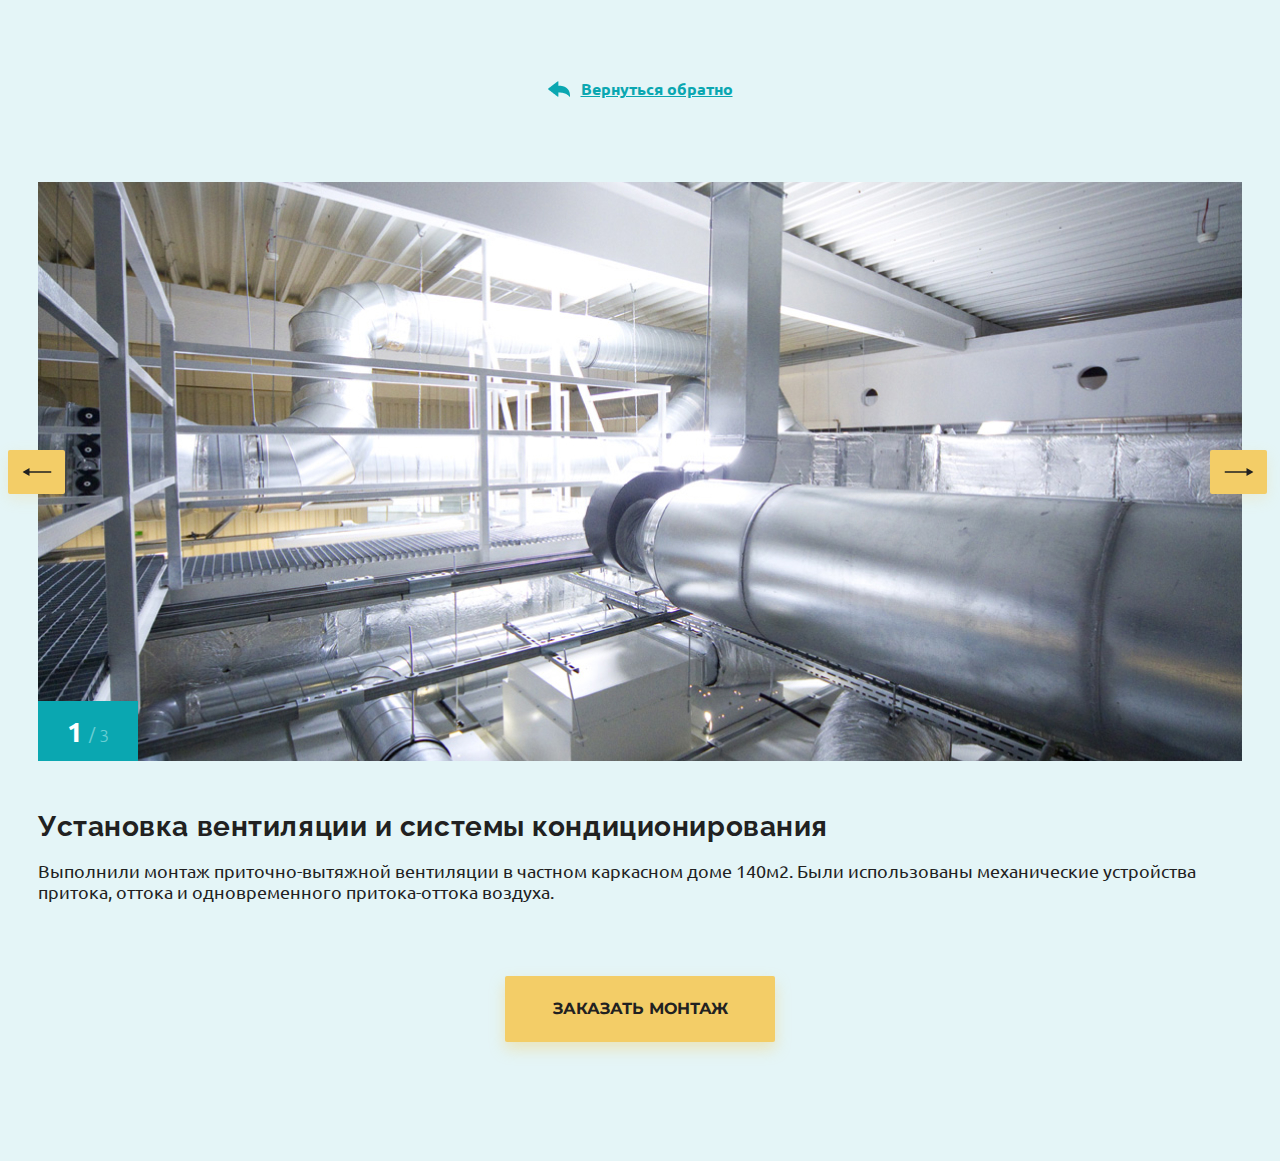
==== commit 96b7efb8: "24363565" ====
--- a/projects.html
+++ b/projects.html
@@ -18,7 +18,7 @@
 	<link rel="preconnect" href="https://fonts.googleapis.com">
 	<link rel="preconnect" href="https://fonts.gstatic.com" crossorigin>
 	<link
-		href="https://fonts.googleapis.com/css2?family=Montserrat:wght@900&family=Raleway:wght@500;900&family=Ubuntu:wght@300;400;700&display=swap"
+		href="https://fonts.googleapis.com/css2?family=Montserrat:wght@700;900&family=Raleway:wght@500;900&family=Ubuntu:wght@300;400;700&display=swap"
 		rel="stylesheet">
 
 	<!-- Данное значение часто используют(использовали) поисковые системы -->
@@ -49,7 +49,7 @@
 		<div class="main">
 			<div class="projects">
 				<div class="cont">
-					<a href="index.html" class="projects_prev">
+					<a href="index.html" class="projects-link-prev">
 						<img src="images/back.png" alt="">
 						<span>Вернуться обратно</span>
 					</a>
@@ -66,17 +66,25 @@
 							</div>
 						</div>
 						<div class="swiper-pagination4"></div>
-						<div class="swiper-button-prev4"></div>
-						<div class="swiper-button-next4"></div>
+						<div class="swiper-button-prev4">
+							<svg class="icon">
+								<use xlink:href="images/sprite.svg#arrow_prev"></use>
+							</svg>
+						</div>
+						<div class="swiper-button-next4">
+							<svg class="icon">
+								<use xlink:href="images/sprite.svg#arrow_next"></use>
+							</svg>
+						</div>
 					</div>
+					<div class="projects_title">Установка вентиляции и системы кондиционирования</div>
+					<div class="projects_text">Выполнили монтаж приточно-вытяжной вентиляции в частном каркасном доме 140м2. Были использованы механические устройства притока, оттока и одновременного притока-оттока воздуха.</div>
+					<button class="projects_btn">
+						<span>заказать монтаж</span>
+					</button>
 				</div>
 			</div>
-
-
-
 		</div>
-
-
 
 	</div>
 
--- a/css/styles.css
+++ b/css/styles.css
@@ -361,8 +361,11 @@
     color: var(--text_color);
     text-decoration: none;
     white-space: nowrap;
-}
-
+    transition: all .4s;
+}
+.header_contacts-phone:hover {
+    color: var(--bg);
+}
 .header_contacts-bottom {
     display: flex;
     align-items: center;
@@ -666,11 +669,9 @@
     background: var(--bg);
     box-shadow: 0px 5px 15px rgba(10, 167, 177, 0.4);
 }
-
 .first-section .swiper-button-prev2:active .icon {
     fill: #fff;
 }
-
 .first-section .swiper-button-next2:active .icon {
     fill: #fff;
 }
@@ -1242,7 +1243,6 @@
 .license {
     padding: 70px 0 70px;
 }
-
 .license_title {
     text-align: start;
     margin-bottom: 34px;
@@ -2051,13 +2051,16 @@
 
 
 /* projects */
+.projects {
+    padding: 74px 0 119px;
+}
 .projects .swiper img {
     display: block;
 }
-.swiper-pagination4 .swiper-pagination-fraction {
+.projects .swiper-pagination4 .swiper-pagination-fraction {
     color: #000;    
 }
-.swiper-pagination4.swiper-pagination-fraction {
+.projects .swiper-pagination4.swiper-pagination-fraction {
     bottom: 0px;
     color: #68CED4;
     z-index: 9000;
@@ -2068,7 +2071,7 @@
     display: flex;
     align-items: end;
 }
-.swiper-pagination-current {
+.projects .swiper-pagination-current {
     display: block;
     font-weight: 700;
     font-size: 28px;
@@ -2077,7 +2080,7 @@
     z-index: 9000;
     margin-right: 6px;
 }
-.swiper-pagination-total {
+.projects .swiper-pagination-total {
     display: block;
     color: #68CED4;
     z-index: 9000;
@@ -2085,4 +2088,147 @@
     font-size: 18px;
     line-height: 16px;
     margin-left: 4px;
+}
+.projects .swiper-button-prev4 {
+    width: 57px;
+    height: 44px;
+    background: #F3CD67;
+    box-shadow: 0px 5px 15px rgba(243, 205, 103, 0.2);
+    border-radius: 2px;
+    bottom: 50%;
+    transform: translateY(50%);
+    left: -30px;
+    transition: all .4s;
+    position: absolute;
+    z-index: 3;
+    cursor: pointer;
+}
+.projects .swiper-button-next4 {
+    width: 57px;
+    height: 44px;
+    background: #F3CD67;
+    box-shadow: 0px 5px 15px rgba(243, 205, 103, 0.2);
+    border-radius: 2px;
+    bottom: 50%;
+    transform: translateY(50%);
+    right: -25px;
+    transition: all .4s;
+    position: absolute;
+    z-index: 3;
+    cursor: pointer;
+}
+.projects .swiper-button-prev4 .icon {
+    position: absolute;
+    top: 50%;
+    left: 50%;
+    transform: translate(-50%, -50%);
+    width: 29px;
+    height: 10px;
+    fill: var(--text_color);
+}
+.projects .swiper-button-next4 .icon {
+    position: absolute;
+    top: 50%;
+    left: 50%;
+    transform: translate(-50%, -50%);
+    width: 29px;
+    height: 10px;
+    fill: var(--text_color);
+}
+.projects .swiper-button-prev4:hover {
+    background: #E2B848;
+}
+.projects .swiper-button-next4:hover {
+    background: #E2B848;
+}
+.projects .swiper-button-prev4:active {
+    background: var(--bg);
+    box-shadow: 0px 5px 15px rgba(10, 167, 177, 0.4);
+}
+.projects .swiper-button-next4:active {
+    background: var(--bg);
+    box-shadow: 0px 5px 15px rgba(10, 167, 177, 0.4);
+}
+.projects .swiper-button-prev4:active .icon {
+    fill: #fff;
+}
+.projects .swiper-button-next4:active .icon {
+    fill: #fff;
+}
+.projects .swiper {
+    overflow: visible !important;
+}
+
+.projects .swiper-slide {
+    position: relative;
+    visibility: hidden;
+    width: auto;
+    transition: opacity .2s linear, visibility .2s linear;
+    pointer-events: none;
+    opacity: 0;
+}
+
+.projects .swiper-slide.visible {
+    visibility: visible;
+    pointer-events: auto;
+    opacity: 1;
+}
+
+.projects_title {
+    font-family: 'Raleway';
+    font-weight: 700;
+    font-size: 28px;
+    line-height: 33px;
+    letter-spacing: 0.02em;
+    color: #212121; 
+    margin-top: 49px;
+}
+.projects_text {
+    font-weight: 400;
+    font-size: 18px;
+    line-height: 21px;
+    color: #212121;
+    margin-top: 17px;
+}
+.projects_btn {
+    margin: 74px auto 0;
+    width: 270px;
+    height: 66px;
+    background: #F3CD67;
+    box-shadow: 0px 7px 15px rgba(243, 205, 103, 0.4);
+    border-radius: 2px;
+    font-family: 'Montserrat';
+    font-weight: 700;
+    font-size: 16px;
+    line-height: 66px;
+    text-align: center;
+    text-transform: uppercase;
+    color: #212121;
+    display: block;
+    transition: all .4s;
+}
+.projects_btn:hover {
+    background: #E2B848;
+}
+
+.projects_btn:active {
+    background: var(--bg);
+    box-shadow: 0px 5px 15px rgba(10, 167, 177, 0.4);
+    color: #FFFFFF;
+}
+.projects-link-prev {
+    display: flex;
+    align-items: center;
+    justify-content: center;
+    text-decoration: none;
+    margin-bottom: 78px;
+}
+.projects-link-prev span {
+    font-weight: 700;
+    font-size: 16px;
+    line-height: 30px;
+    color: #0AA7B1;
+    display: block;
+    margin-left: 11px;
+    text-decoration: underline;
 }